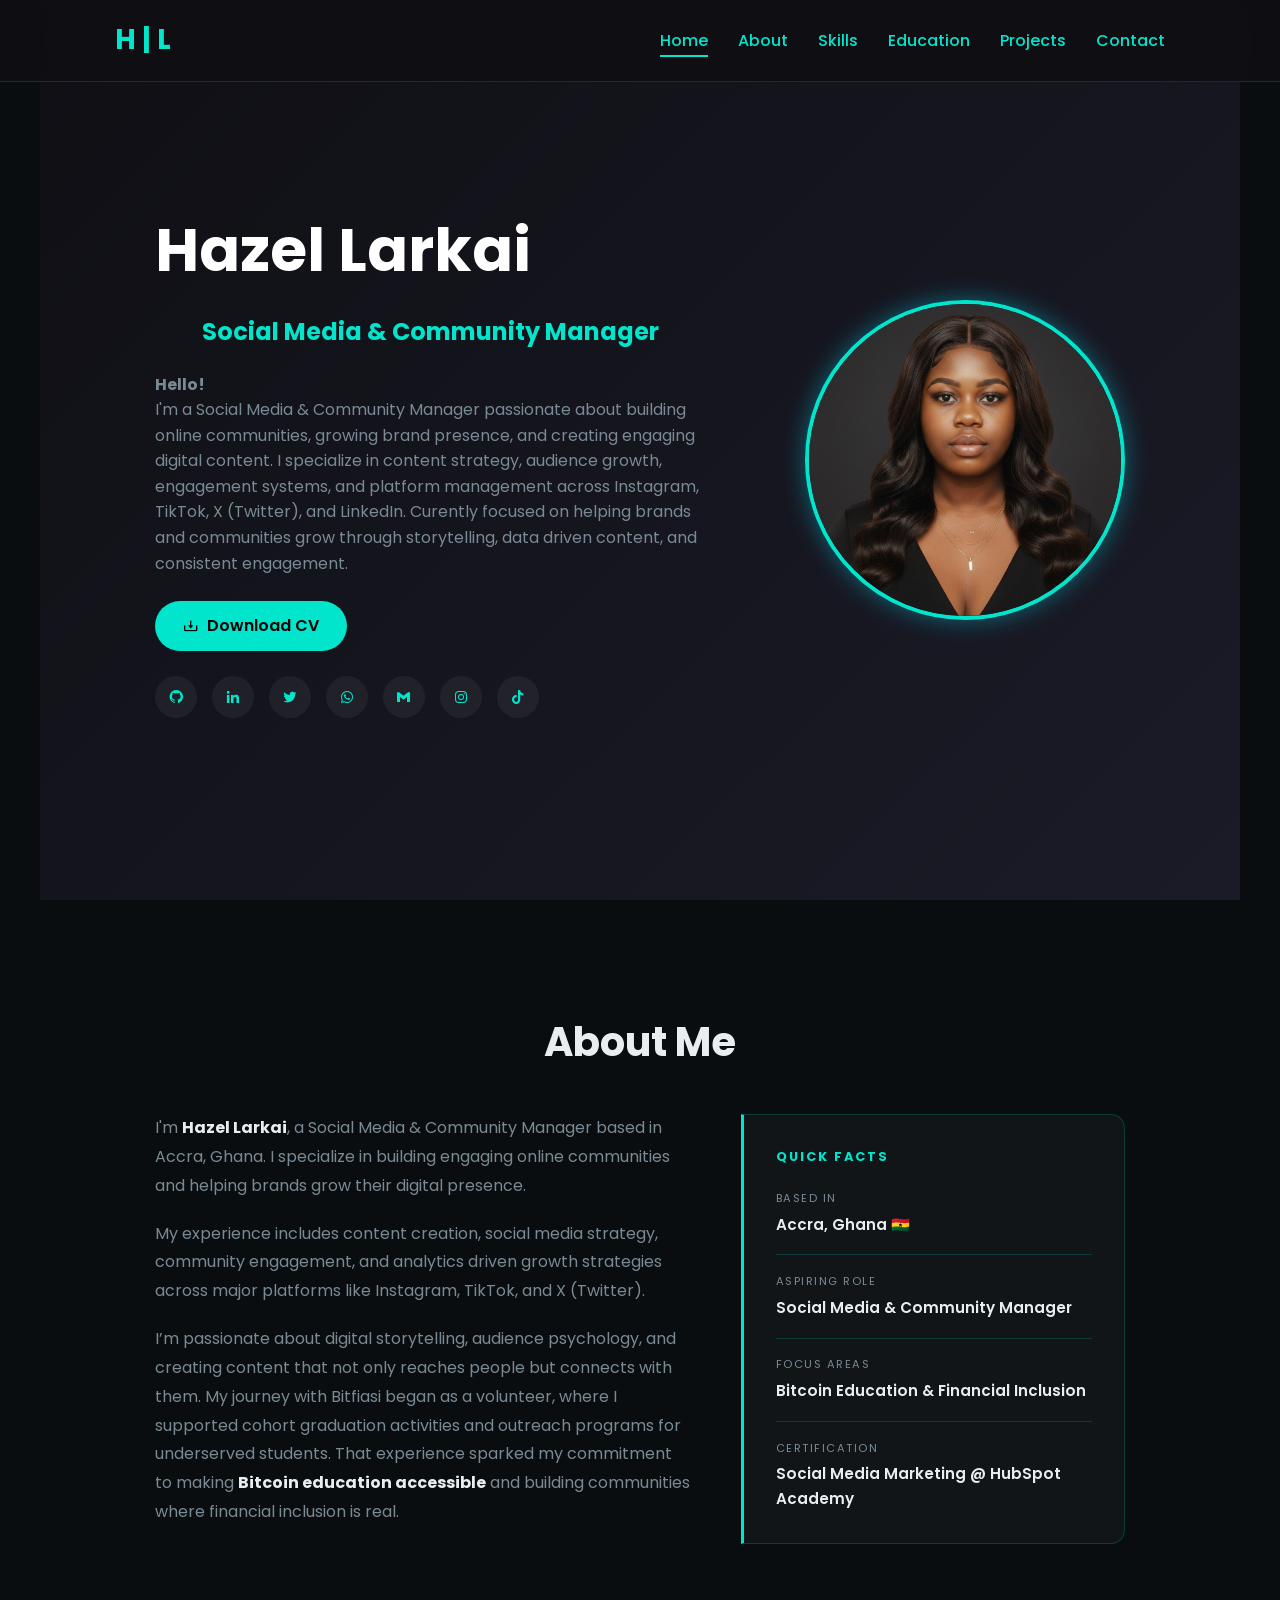
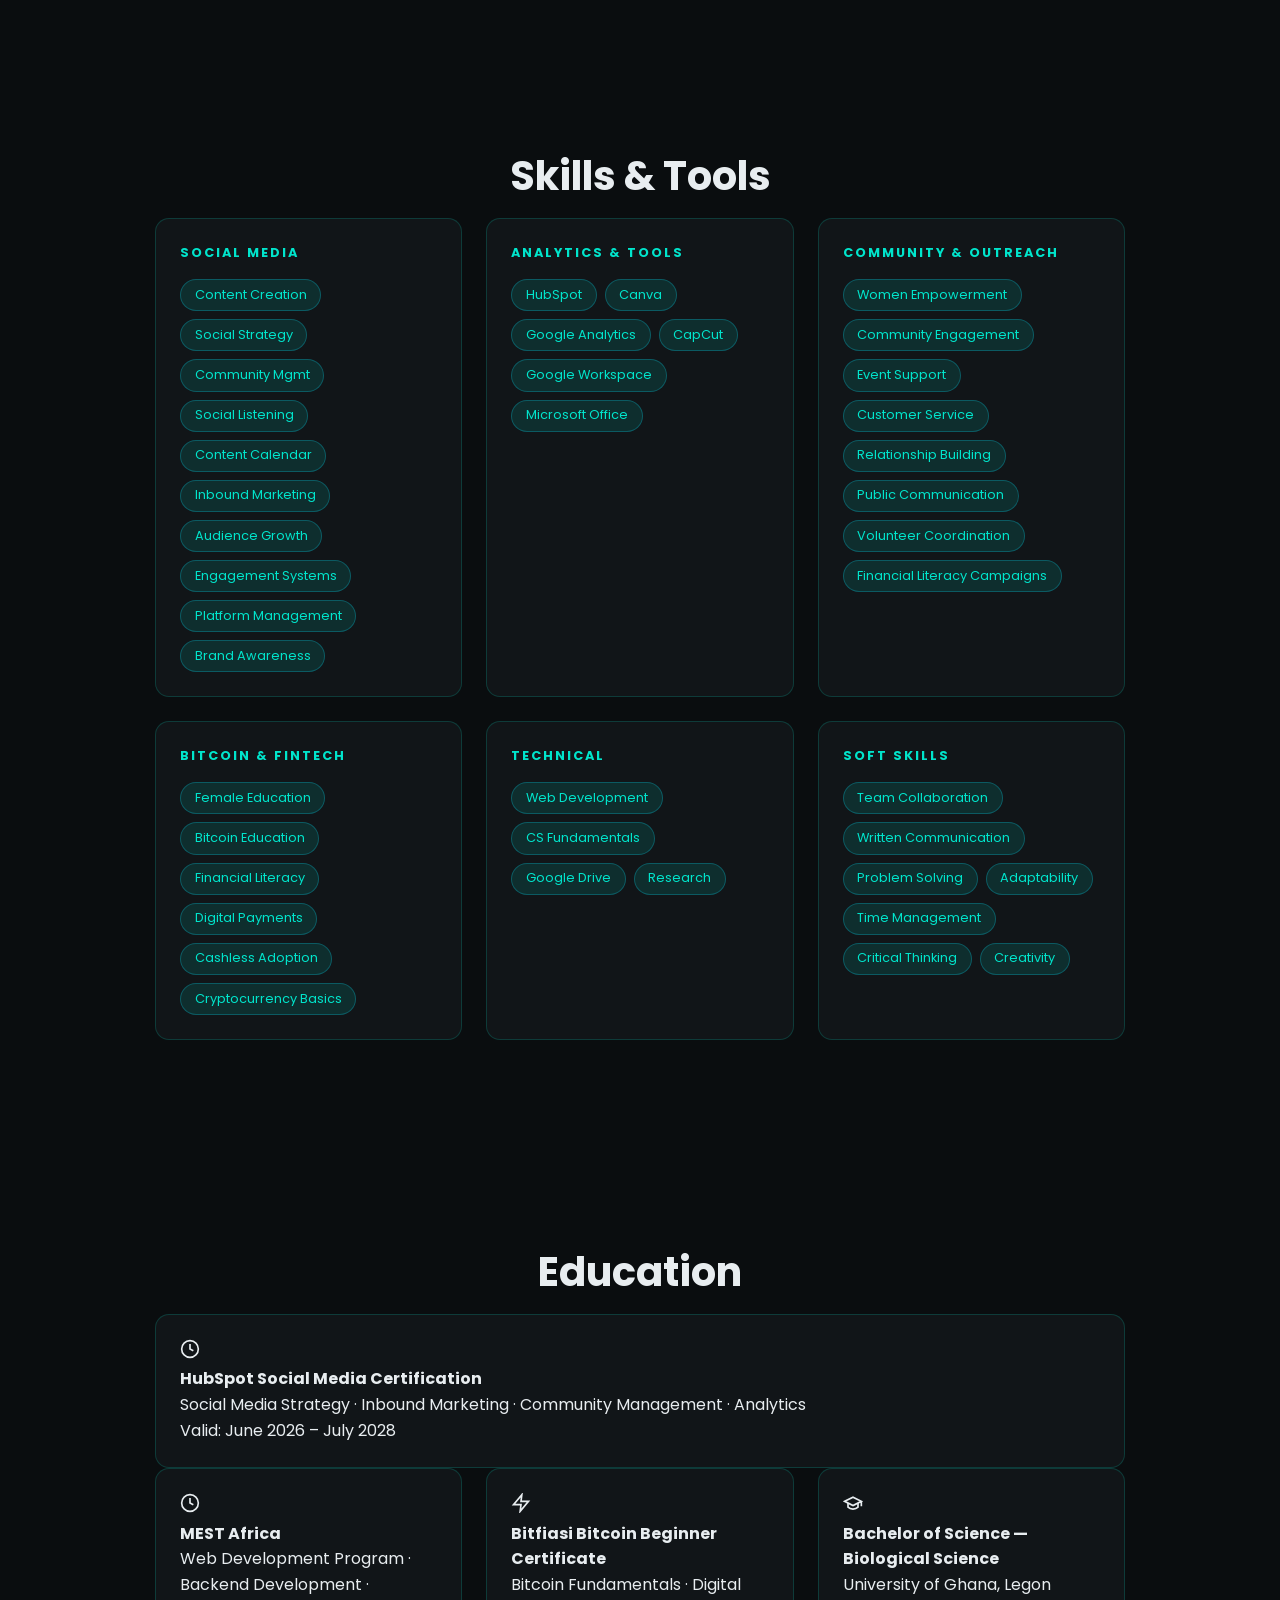
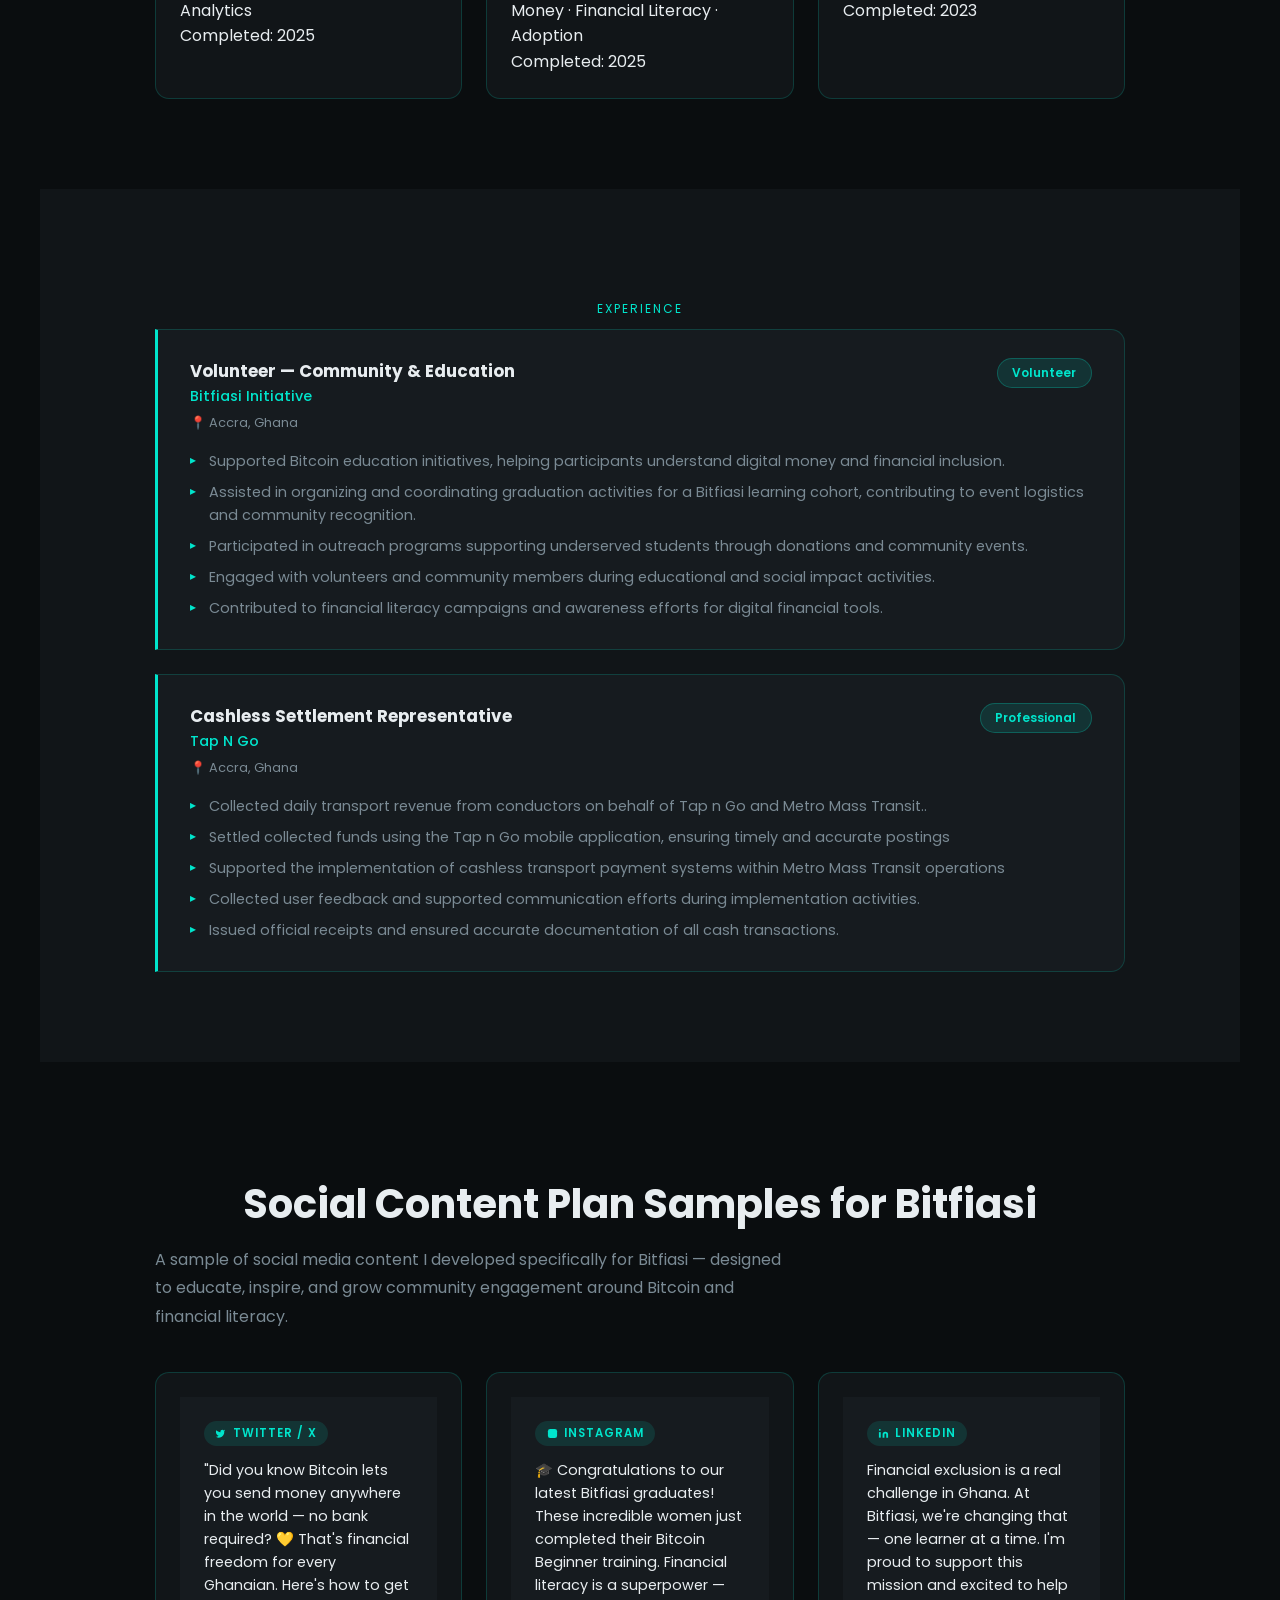
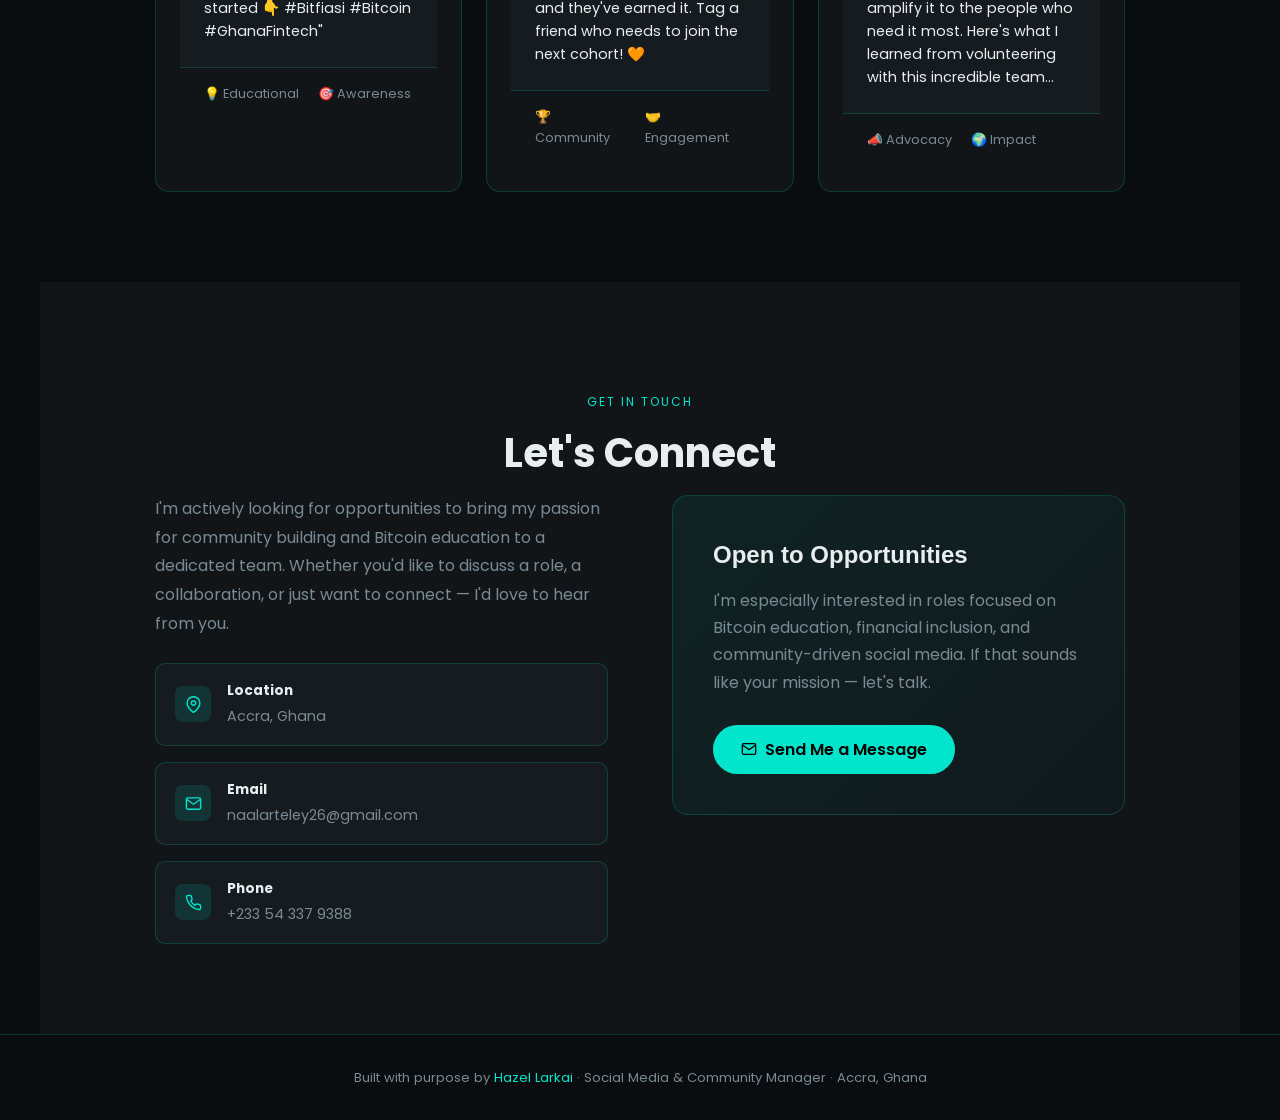
==== index.html @ f62cd5eb "Rename p.html to index.html" ====
<!DOCTYPE html>
<html lang="en">
<head>
  <meta charset="UTF-8">
  <meta name="viewport" content="width=device-width, initial-scale=1.0">
  <title>Hazel Larkai | Portfolio</title>

  <!-- Google Fonts -->
  <link href="https://fonts.googleapis.com/css2?family=Poppins:wght@400;600;700&display=swap" rel="stylesheet">

  <!-- BoxIcons -->
  <link href="https://unpkg.com/boxicons@latest/css/boxicons.min.css" rel="stylesheet">

  <!-- CSS -->
  <link rel="stylesheet" href="css/p.css">

  </head>
  
<body>

  <!-- ===== NAVBAR ===== -->
  <nav class="navbar">
    <a href="#" class="logo">H | L</a>

    <!-- Mobile Menu Toggle (CSS only) -->
    <input type="checkbox" id="menu-toggle" class="menu-toggle">
    <label for="menu-toggle" class="menu-icon"><i class="bx bx-menu"></i></label>

    <ul class="nav-menu">
      <li class="active"><a href="#">Home</a></li>
      <li><a href="#about">About</a></li>
      <li><a href="#skills">Skills</a></li>
      <li><a href="#education">Education</a></li>
      <li><a href="#projects">Projects</a></li>
      <li><a href="#contact">Contact</a></li>
    </ul>

    <!-- Theme Toggle
<div class="theme-toggle">
  <i class='bx bx-moon' id="theme-icon"></i>
</div> -->

  </nav>

  <!-- ===== HOME ===== -->
  <section class="home fade-in">
    <div class="home-info slide-up">
      <h1>Hazel Larkai</h1>
      <h2>Social Media & Community Manager</h2>
      <p> <strong>Hello!</strong> <br> I'm a Social Media & Community Manager passionate about building online communities, growing brand presence, and creating engaging digital content.
        I specialize in content strategy, audience growth, engagement systems, and platform management across Instagram, TikTok, X (Twitter), and LinkedIn.
        Curently focused on helping brands and communities grow through storytelling, data driven content, and consistent engagement.</p>

      <a href="assets/hazel-cv.pdf" class="cv-btn" target="_blank">
        <i class='bx bx-download'></i> Download CV
      </a>

      <div class="social-links">
        <a href="https://github.com/hazel-Larkai/" target="_blank"><i class='bx bxl-github'></i></a>
        <a href="https://www.linkedin.com/in/hazel-larkai-189663219/" target="_blank"><i class='bx bxl-linkedin'></i></a>
        <a href="https://x.com/naa_larteley_yy/" target="_blank"><i class='bx bxl-twitter'></i></a>
        <a href="https://wa.me/233545783087" target="_blank"><i class='bx bxl-whatsapp'></i></a>
        <a href="mailto:naalarteley26@gmail.com" target="_blank"><i class='bx bxl-gmail'></i></a>
        <a href="https://www.instagram.com/naalartele.y/" target="_blank"><i class='bx bxl-instagram'></i></a>
        <a href="https://www.tiktok.com/@larteley.yy" target="_blank"><i class='bx bxl-tiktok'></i></a>
      </div>
    </div>

    <div class="home-img pop-in">
      <div class="img-box">
        <img src="assets/headshot.png" alt="Hazel Larkai - Junior Web Developer" onerror="this.remove(); this.parentElement.classList.add('img-fallback');">
      </div>
    </div>
  </section>

  <!-- ===== ABOUT ===== -->
  <section id="about" class="about slide-up">
    <h2>About Me</h2>
    <div class="about-grid">
      <div class="about-text">
        <p>
I'm <strong>Hazel Larkai</strong>, a Social Media & Community Manager based in Accra, Ghana. I specialize in building engaging online communities and helping brands grow their digital presence.
</p>

<p>
My experience includes content creation, social media strategy, community engagement, and analytics driven growth strategies across major platforms like Instagram, TikTok, and X (Twitter).
</p>

<p>
I’m passionate about digital storytelling, audience psychology, and creating content that not only reaches people but connects with them. My journey with Bitfiasi began as a volunteer, where I supported cohort graduation activities and outreach programs for underserved students. That experience sparked my commitment to making <strong>Bitcoin education accessible</strong> and building communities where financial inclusion is real.
</p>
      </div>
      <div class="about-highlight">
        <h3>Quick Facts</h3>
        <ul class="fact-list">
          <li>
            <span class="fact-label">Based In</span>
            <span class="fact-value">Accra, Ghana 🇬🇭</span>
          </li>
          <li>
            <span class="fact-label">Aspiring Role</span>
            <span class="fact-value">Social Media & Community Manager</span>
          </li>
          <li>
            <span class="fact-label">Focus Areas</span>
            <span class="fact-value">Bitcoin Education & Financial Inclusion</span>
          </li>
          <li>
            <span class="fact-label">Certification</span>
            <span class="fact-value">Social Media Marketing @ HubSpot Academy</span>
          </li>
        </ul>
      </div>
    </div>
</section>

  <!-- ===== SKILLS ===== -->
 <!-- SKILLS -->
<section id="skills">
  <div class="section-inner">
    <h2>Skills &amp; Tools</h2>
    <div class="skills-grid">
      <div class="skill-group">
        <h3>Social Media</h3>
        <div class="skill-tags">
          <span class="tag">Content Creation</span>
          <span class="tag">Social Strategy</span>
          <span class="tag">Community Mgmt</span>
          <span class="tag">Social Listening</span>
          <span class="tag">Content Calendar</span>
          <span class="tag">Inbound Marketing</span>
          <span class="tag">Audience Growth</span>
          <span class="tag">Engagement Systems</span>
          <span class="tag">Platform Management</span>
          <span class="tag">Brand Awareness</span>
        </div>
      </div>
      <div class="skill-group">
        <h3>Analytics & Tools</h3>
        <div class="skill-tags">
          <span class="tag">HubSpot</span>
          <span class="tag">Canva</span>
          <span class="tag">Google Analytics</span>
          <span class="tag">CapCut</span>
          <span class="tag">Google Workspace</span>
          <span class="tag">Microsoft Office</span>
        </div>
      </div>
      <div class="skill-group">
        <h3>Community & Outreach</h3>
        <div class="skill-tags">
          <span class="tag">Women Empowerment</span>
          <span class="tag">Community Engagement</span>
          <span class="tag">Event Support</span>
          <span class="tag">Customer Service</span>
          <span class="tag">Relationship Building</span>
          <span class="tag">Public Communication</span>
          <span class="tag">Volunteer Coordination</span>
          <span class="tag">Financial Literacy Campaigns</span>
        </div>
      </div>
      <div class="skill-group">
        <h3>Bitcoin & Fintech</h3>
        <div class="skill-tags">
          <span class="tag">Female Education</span>
          <span class="tag">Bitcoin Education</span>
          <span class="tag">Financial Literacy</span>
          <span class="tag">Digital Payments</span>
          <span class="tag">Cashless Adoption</span>
          <span class="tag">Cryptocurrency Basics</span>
        </div>
      </div>
      <div class="skill-group">
        <h3>Technical</h3>
        <div class="skill-tags">
          <span class="tag">Web Development</span>
          <span class="tag">CS Fundamentals</span>
          <span class="tag">Google Drive</span>
          <span class="tag">Research</span>
        </div>
      </div>
      <div class="skill-group">
        <h3>Soft Skills</h3>
        <div class="skill-tags">
          <span class="tag">Team Collaboration</span>
          <span class="tag">Written Communication</span>
          <span class="tag">Problem Solving</span>
          <span class="tag">Adaptability</span>
          <span class="tag">Time Management</span>
          <span class="tag">Critical Thinking</span>
          <span class="tag">Creativity</span>
        </div>
      </div>
    </div>
  </div>
</section>

<div class="divider"></div>

  <!-- ===== EDUCATION ===== -->
  <section id="education" class="education fade-in">
    <h2>Education</h2>
    <div class="cert-cards">
        <div class="cert-card">
          <div class="cert-icon">
            <svg width="20" height="20" fill="none" stroke="currentColor" stroke-width="2" viewBox="0 0 24 24"><circle cx="12" cy="12" r="10"/><polyline points="12 6 12 12 16 14"/></svg>
          </div>
          <div class="cert-info">
            <h4>HubSpot Social Media Certification</h4>
            <p> Social Media Strategy · Inbound Marketing · Community Management · Analytics</p>
            <p class="cert-date">Valid: June 2026 – July 2028</p>
          </div>
        </div>
    </div>
    <div class="cert-cards">
        <div class="cert-card">
          <div class="cert-icon">
            <svg width="20" height="20" fill="none" stroke="currentColor" stroke-width="2" viewBox="0 0 24 24"><circle cx="12" cy="12" r="10"/><polyline points="12 6 12 12 16 14"/></svg>
          </div>
          <div class="cert-info">
            <h4>MEST Africa</h4>
            <p>Web Development Program · Backend Development · Analytics</p>
            <p class="cert-date">Completed: 2025</p>
          </div>
        </div>
        <div class="cert-card">
          <div class="cert-icon">
            <svg width="20" height="20" fill="none" stroke="currentColor" stroke-width="2" viewBox="0 0 24 24"><polygon points="13 2 3 14 12 14 11 22 21 10 12 10 13 2"/></svg>
          </div>
          <div class="cert-info">
            <h4>Bitfiasi Bitcoin Beginner Certificate</h4>
            <p>Bitcoin Fundamentals · Digital Money · Financial Literacy · Adoption</p>
            <p class="cert-date">Completed: 2025</p>
          </div>
        </div>
        <div class="cert-card">
          <div class="cert-icon">
            <svg width="20" height="20" fill="none" stroke="currentColor" stroke-width="2" viewBox="0 0 24 24"><path d="M22 10v6M2 10l10-5 10 5-10 5z"/><path d="M6 12v5c3 3 9 3 12 0v-5"/></svg>
          </div>
          <div class="cert-info">
            <h4>Bachelor of Science — Biological Science</h4>
            <p>University of Ghana, Legon</p>
            <p class="cert-date">Completed: 2023</p>
          </div>
        </div>
      </div>
</section>

<div class="divider"></div>

  <!-- EXPERIENCE -->
<section id="experience">
  <div class="section-inner">
    <p class="section-label">Experience</p>
    <div class="exp-timeline">
      <div class="exp-card">
        <div class="exp-header">
          <div>
            <p class="exp-title">Volunteer — Community & Education</p>
            <p class="exp-org">Bitfiasi Initiative</p>
            <p class="exp-loc">📍 Accra, Ghana</p>
          </div>
          <span class="exp-badge">Volunteer</span>
        </div>
        <ul>
          <li>Supported Bitcoin education initiatives, helping participants understand digital money and financial inclusion.</li>
          <li>Assisted in organizing and coordinating graduation activities for a Bitfiasi learning cohort, contributing to event logistics and community recognition.</li>
          <li>Participated in outreach programs supporting underserved students through donations and community events.</li>
          <li>Engaged with volunteers and community members during educational and social impact activities.</li>
          <li>Contributed to financial literacy campaigns and awareness efforts for digital financial tools.</li>
        </ul>
      </div>
      <div class="exp-card">
        <div class="exp-header">
          <div>
            <p class="exp-title">Cashless Settlement Representative</p>
            <p class="exp-org">Tap N Go</p>
            <p class="exp-loc">📍 Accra, Ghana</p>
          </div>
          <span class="exp-badge">Professional</span>
        </div>
        <ul>
          <li>Collected daily transport revenue from conductors on behalf of
Tap n Go and Metro Mass Transit..</li>
          <li>Settled collected funds using the Tap n Go mobile application,
ensuring timely and accurate postings</li>
          <li>Supported the implementation of cashless transport payment
systems within Metro Mass Transit operations</li>
          <li>Collected user feedback and supported communication efforts during implementation activities.</li>
          <li>Issued official receipts and ensured accurate documentation of
all cash transactions.</li>
        </ul>
      </div>
    </div>
  </div>
</section>

<div class="divider"></div>


 <!-- CONTENT SAMPLES -->
<section id="content">
  <div class="section-inner">
    <h2>Social Content Plan Samples for Bitfiasi</h2>
    <p class="content-intro">
      A sample of social media content I developed specifically for Bitfiasi — designed to educate, inspire, and grow community engagement around Bitcoin and financial literacy.
    </p>
    <div class="content-grid">
      <div class="content-card">
        <div class="content-card-top">
          <div>
            <span class="platform-badge">
              <svg width="11" height="11" fill="currentColor" viewBox="0 0 24 24"><path d="M22 4s-.7 2.1-2 3.4c1.6 10-9.4 17.3-18 11.6 2.2.1 4.4-.6 6-2C3 15.5.5 9.6 3 5c2.2 2.6 5.6 4.1 9 4-.9-4.2 4-6.6 7-3.8 1.1 0 3-1.2 3-1.2z"/></svg>
              Twitter / X
            </span>
            <p>"Did you know Bitcoin lets you send money anywhere in the world — no bank required? 💛 That's financial freedom for every Ghanaian. Here's how to get started 👇 #Bitfiasi #Bitcoin #GhanaFintech"</p>
          </div>
        </div>
        <div class="content-card-bottom">
          <div class="content-meta">
            <span>💡 Educational</span>
            <span>🎯 Awareness</span>
          </div>
        </div>
      </div>
      <div class="content-card">
        <div class="content-card-top">
          <div>
            <span class="platform-badge">
              <svg width="11" height="11" fill="currentColor" viewBox="0 0 24 24"><rect x="2" y="2" width="20" height="20" rx="5" ry="5"/><path d="M16 11.37A4 4 0 1 1 12.63 8 4 4 0 0 1 16 11.37z"/><line x1="17.5" y1="6.5" x2="17.51" y2="6.5"/></svg>
              Instagram
            </span>
            <p>🎓 Congratulations to our latest Bitfiasi graduates! These incredible women just completed their Bitcoin Beginner training. Financial literacy is a superpower — and they've earned it. Tag a friend who needs to join the next cohort! 🧡</p>
          </div>
        </div>
        <div class="content-card-bottom">
          <div class="content-meta">
            <span>🏆 Community</span>
            <span>🤝 Engagement</span>
          </div>
        </div>
      </div>
      <div class="content-card">
        <div class="content-card-top">
          <div>
            <span class="platform-badge">
              <svg width="11" height="11" fill="currentColor" viewBox="0 0 24 24"><path d="M16 8a6 6 0 0 1 6 6v7h-4v-7a2 2 0 0 0-2-2 2 2 0 0 0-2 2v7h-4v-7a6 6 0 0 1 6-6z"/><rect x="2" y="9" width="4" height="12"/><circle cx="4" cy="4" r="2"/></svg>
              LinkedIn
            </span>
            <p>Financial exclusion is a real challenge in Ghana. At Bitfiasi, we're changing that — one learner at a time. I'm proud to support this mission and excited to help amplify it to the people who need it most. Here's what I learned from volunteering with this incredible team...</p>
          </div>
        </div>
        <div class="content-card-bottom">
          <div class="content-meta">
            <span>📣 Advocacy</span>
            <span>🌍 Impact</span>
          </div>
        </div>
      </div>
    </div>
  </div>
</section>

<div class="divider"></div>

 <!-- CONTACT -->
<section id="contact">
  <div class="section-inner">
    <p class="section-label">Get In Touch</p>
    <h2>Let's Connect</h2>
    <div class="contact-grid">
      <div class="contact-text">
        <p>
          I'm actively looking for opportunities to bring my passion for community building and Bitcoin education to a dedicated team. Whether you'd like to discuss a role, a collaboration, or just want to connect — I'd love to hear from you.
        </p>
        <div class="contact-items">
          <div class="contact-item">
            <div class="contact-icon">
              <svg width="17" height="17" fill="none" stroke="currentColor" stroke-width="2" viewBox="0 0 24 24"><path d="M21 10c0 7-9 13-9 13s-9-6-9-13a9 9 0 0 1 18 0z"/><circle cx="12" cy="10" r="3"/></svg>
            </div>
            <div>
              <strong>Location</strong>
              <span>Accra, Ghana</span>
            </div>
          </div>
          <div class="contact-item">
            <div class="contact-icon">
              <svg width="17" height="17" fill="none" stroke="currentColor" stroke-width="2" viewBox="0 0 24 24"><path d="M4 4h16c1.1 0 2 .9 2 2v12c0 1.1-.9 2-2 2H4c-1.1 0-2-.9-2-2V6c0-1.1.9-2 2-2z"/><polyline points="22,6 12,13 2,6"/></svg>
            </div>
            <div>
              <strong>Email</strong>
              <span>naalarteley26@gmail.com</span>
            </div>
          </div>
          <div class="contact-item">
            <div class="contact-icon">
              <svg width="17" height="17" fill="none" stroke="currentColor" stroke-width="2" viewBox="0 0 24 24"><path d="M22 16.92v3a2 2 0 0 1-2.18 2 19.79 19.79 0 0 1-8.63-3.07 19.5 19.5 0 0 1-6-6 19.79 19.79 0 0 1-3.07-8.67A2 2 0 0 1 4.11 2h3a2 2 0 0 1 2 1.72c.127.96.361 1.903.7 2.81a2 2 0 0 1-.45 2.11L8.09 9.91a16 16 0 0 0 6 6l1.27-1.27a2 2 0 0 1 2.11-.45c.91.339 1.85.574 2.81.7A2 2 0 0 1 22 16.92z"/></svg>
            </div>
            <div>
              <strong>Phone</strong>
              <span>+233 54 337 9388</span>
            </div>
          </div>
        </div>
      </div>
      <div class="cta-box">
        <h3>Open to Opportunities</h3>
        <p>
          I'm especially interested in roles focused on Bitcoin education, financial inclusion, and community-driven social media. If that sounds like your mission — let's talk.
        </p>
        <a href="mailto:naalarteley26@gmail.com" class="btn-primary">
          <svg width="16" height="16" fill="none" stroke="currentColor" stroke-width="2" viewBox="0 0 24 24"><path d="M4 4h16c1.1 0 2 .9 2 2v12c0 1.1-.9 2-2 2H4c-1.1 0-2-.9-2-2V6c0-1.1.9-2 2-2z"/><polyline points="22,6 12,13 2,6"/></svg>
          Send Me a Message
        </a>
      </div>
    </div>
  </div>
</section>

<footer>
  <p>Built with purpose by <span>Hazel Larkai</span> · Social Media & Community Manager · Accra, Ghana</p>
</footer>

</body>
</html>
---- css/p.css ----
/* ===== ROOT VARIABLES ===== */
:root {
  --cyan: #00e5cc;
  --cyan-dim: rgba(0,229,204,0.12);
  --cyan-glow: rgba(0,229,204,0.35);
  --bg: #0a0d0f;
  --surface: #111518;
  --surface2: #161b1f;
  --text: #e8edf0;
  --muted: #7a8a94;
  --border: rgba(0,229,204,0.18);
}
/* ===== GLOBAL RESET ===== */
* {
  margin: 0;
  padding: 0;
  box-sizing: border-box;
  font-family: "Poppins", sans-serif;
}

body {
  background: var(--bg);
  color: var(--text);
  line-height: 1.6;
}

html {
  scroll-behavior: smooth;
}

/* ===== SECTION LAYOUT (KEY FIX) ===== */
section {
  padding: 110px 9% 90px;
  max-width: 1200px;
  margin: auto;
}

/* ===== LINKS ===== */
a {
  color: var(--cyan);
  text-decoration: none;
  transition: 0.3s;
}

a:hover {
  color: #fff;
  text-shadow: 0 0 10px rgba(0, 224, 255, 0.4);
}

/* ===== NAVBAR ===== */
.navbar {
  position: fixed;
  top: 0;
  left: 0;
  width: 100%;
  padding: 18px 9%;
  display: flex;
  justify-content: space-between;
  align-items: center;
  background: rgba(15, 15, 20, 0.95);
  backdrop-filter: blur(15px);
  border-bottom: 1px solid var(--border);
  z-index: 1000;
}

.navbar .logo {
  font-size: 28px;
  font-weight: 700;
  color: var(--cyan);
}

.navbar ul.nav-menu {
  display: flex;
  list-style: none;
}

.navbar ul.nav-menu li {
  margin-left: 30px;
}

.navbar ul.nav-menu li a {
  font-size: 16px;
  font-weight: 500;
  position: relative;
}

.navbar ul.nav-menu li a::after {
  content: "";
  position: absolute;
  left: 0;
  bottom: -5px;
  width: 0;
  height: 2px;
  background: var(--cyan);
  transition: 0.3s;
}

.navbar ul.nav-menu li:hover a::after,
.navbar ul.nav-menu li.active a::after {
  width: 100%;
}

/* ===== MOBILE MENU TOGGLE ===== */
.menu-toggle {
  display: none;
}

.menu-icon {
  display: none;
  font-size: 26px;
  line-height: 1;
  color: var(--cyan);
  cursor: pointer;
}

/* ===== HOME ===== */
.home {
  min-height: 100vh;
  display: flex;
  align-items: center;
  justify-content: space-between;
  gap: 60px;
  background: linear-gradient(135deg, #0f0f14, #1b1b28);
}

.home-info h1 {
  font-size: 60px;
  color: #fff;
}

.home-info h2 {
  font-size: 24px;
  color: var(--cyan);
  margin: 15px 0 20px;
}

.home-info p {
  max-width: 550px;
  font-size: 16px;
  color: var(--muted);
  margin-bottom: 25px;
}

/* ===== BUTTON ===== */
.cv-btn,
.btn-primary {
  display: inline-flex;
  align-items: center;
  gap: 8px;
  padding: 12px 28px;
  background: var(--cyan);
  border-radius: 30px;
  color: #000;
  font-weight: 600;
  transition: 0.3s;
}

.cv-btn:hover,
.btn-primary:hover {
  background: #fff;
}

/* ===== SOCIALS ===== */
.social-links {
  margin-top: 25px;
  display: flex;
  gap: 15px;
}

.social-links a {
  width: 42px;
  height: 42px;
  display: flex;
  align-items: center;
  justify-content: center;
  border-radius: 50%;
  background: rgba(255, 255, 255, 0.05);
  color: var(--cyan);
  transition: 0.3s;
}

.social-links a:hover {
  background: var(--cyan);
  color: #000;
  transform: translateY(-4px);
}

/* ===== IMAGE ===== */
.home-img .img-box {
  width: 320px;
  height: 320px;
  border-radius: 50%;
  overflow: hidden;
  border: 4px solid var(--cyan);
  box-shadow: 0 0 25px rgba(0, 224, 255, 0.4);
}

.home-img img {
  width: 100%;
  height: 100%;
  object-fit: cover;
}

/* Fallback shown if assets/headshot.png fails to load */
.home-img .img-box.img-fallback {
  display: flex;
  align-items: center;
  justify-content: center;
  background: var(--surface2);
  color: var(--cyan);
  font-size: 80px;
  font-weight: 700;
  letter-spacing: 2px;
}

.home-img .img-box.img-fallback::after {
  content: "HL";
}

/* ===== HEADINGS ===== */
h2 {
  font-size: 40px;
  text-align: center;
  margin-bottom: 10px;
}

/* ===== SECTION LABEL ===== */
.section-label {
  text-align: center;
  font-size: 12px;
  letter-spacing: 2px;
  color: var(--cyan);
  margin-bottom: 10px;
  text-transform: uppercase;
}

/* ===== ABOUT ===== */
.about-grid {
  display: grid;
  grid-template-columns: 1.4fr 1fr;
  gap: 3rem;
  align-items: start;
  margin-top: 2.5rem;
}

.about-text p {
  color: var(--muted);
  line-height: 1.8;
  margin-bottom: 1.2rem;
}

.about-text p:last-child {
  margin-bottom: 0;
}

.about-text strong {
  color: var(--text);
}

.about-highlight {
  background: var(--surface);
  border: 1px solid var(--border);
  border-left: 3px solid var(--cyan);
  border-radius: 0 14px 14px 0;
  padding: 2rem;
}

.about-highlight h3 {
  font-size: 0.8rem;
  letter-spacing: 2px;
  text-transform: uppercase;
  color: var(--cyan);
  margin-bottom: 1.4rem;
}

.fact-list {
  list-style: none;
  display: flex;
  flex-direction: column;
  gap: 1.1rem;
}

.fact-list li {
  display: flex;
  flex-direction: column;
  gap: 0.3rem;
  padding-bottom: 1.1rem;
  border-bottom: 1px solid var(--border);
}

.fact-list li:last-child {
  padding-bottom: 0;
  border-bottom: none;
}

.fact-label {
  font-size: 0.7rem;
  letter-spacing: 1.5px;
  text-transform: uppercase;
  color: var(--muted);
}

.fact-value {
  font-size: 0.95rem;
  font-weight: 600;
  color: var(--text);
}

/* ===== CARDS BASE (IMPORTANT FIX) ===== */
.cert-card,
.exp-card,
.content-card,
.skill-group {
  background: var(--surface);
  border: 1px solid var(--border);
  border-radius: 14px;
  padding: 1.5rem;
  transition: 0.3s ease;
}

.cert-card:hover,
.exp-card:hover,
.content-card:hover,
.skill-group:hover {
  border-color: var(--cyan);
  transform: translateY(-4px);
  box-shadow: 0 0 20px rgba(0, 224, 255, 0.08);
}
/* ── EXPERIENCE ── */
#experience { background: var(--surface); }
.exp-timeline { display: flex; flex-direction: column; gap: 2rem; }
.exp-card {
  background: var(--surface2);
  border: 1px solid var(--border);
  border-left: 3px solid var(--cyan);
  border-radius: 0 14px 14px 0;
  padding: 1.8rem 2rem;
  transition: box-shadow 0.2s;
}
.exp-card:hover { box-shadow: -4px 0 20px rgba(0,229,204,0.15); }
.exp-header { display: flex; justify-content: space-between; align-items: flex-start; margin-bottom: 0.8rem; flex-wrap: wrap; gap: 0.5rem; }
.exp-title { font-size: 1.05rem; font-weight: 700; }
.exp-org { color: var(--cyan); font-size: 0.9rem; font-weight: 500; margin-bottom: 0.3rem; }
.exp-loc { color: var(--muted); font-size: 0.8rem; }
.exp-badge {
  background: var(--cyan-dim); color: var(--cyan);
  border: 1px solid rgba(0,229,204,0.25);
  border-radius: 50px; padding: 0.25rem 0.9rem;
  font-size: 0.75rem; font-weight: 600;
  white-space: nowrap;
}
.exp-card ul { list-style: none; margin-top: 1rem; display: flex; flex-direction: column; gap: 0.5rem; }
.exp-card ul li {
  color: var(--muted); font-size: 0.9rem; line-height: 1.6;
  padding-left: 1.2rem; position: relative;
}
.exp-card ul li::before {
  content: '▸'; color: var(--cyan);
  position: absolute; left: 0; font-size: 0.75rem;
}

/* ===== SKILLS ===== */
#skills .skills-grid {
  display: grid;
  grid-template-columns: repeat(auto-fit, minmax(260px, 1fr));
  gap: 1.5rem;
}

.skill-group h3 {
  font-size: 0.8rem;
  letter-spacing: 2px;
  text-transform: uppercase;
  color: var(--cyan);
  margin-bottom: 1rem;
}

.skill-tags {
  display: flex;
  flex-wrap: wrap;
  gap: 0.5rem;
}

.tag {
  background: var(--cyan-dim);
  color: var(--cyan);
  border: 1px solid rgba(0, 224, 255, 0.25);
  border-radius: 50px;
  padding: 0.3rem 0.85rem;
  font-size: 0.8rem;
}

/* ===== GRIDS (ALIGNMENT FIX) ===== */
.cert-cards,
.content-grid {
  display: grid;
  grid-template-columns: repeat(auto-fit, minmax(280px, 1fr));
  gap: 1.5rem;
}

.exp-timeline {
  display: flex;
  flex-direction: column;
  gap: 1.5rem;
}
/* ── CONTENT SAMPLE ── */
.content-intro { color: var(--muted); max-width: 640px; margin-bottom: 2.5rem; line-height: 1.8; }
.content-grid {
  display: grid; grid-template-columns: repeat(3, 1fr); gap: 1.5rem;
}
.content-card {
  background: var(--surface);
  border: 1px solid var(--border);
  border-radius: 14px; overflow: hidden;
  transition: transform 0.2s, border-color 0.2s;
}
.content-card:hover { transform: translateY(-4px); border-color: var(--cyan); }
.content-card-top {
  padding: 1.5rem;
  background: var(--surface2);
  border-bottom: 1px solid var(--border);
  min-height: 130px;
  display: flex; flex-direction: column; justify-content: space-between;
}
.platform-badge {
  display: inline-flex; align-items: center; gap: 0.4rem;
  background: var(--cyan-dim); color: var(--cyan);
  border-radius: 50px; padding: 0.2rem 0.7rem;
  font-size: 0.72rem; font-weight: 600; letter-spacing: 1px;
  text-transform: uppercase; margin-bottom: 0.8rem;
}
.content-card-top p {
  color: var(--text); font-size: 0.9rem; line-height: 1.6;
}
.content-card-bottom { padding: 1rem 1.5rem; }
.content-meta { display: flex; gap: 1.2rem; }
.content-meta span { color: var(--muted); font-size: 0.8rem; display: flex; align-items: center; gap: 0.35rem; }

/* ── CONTACT ── */
#contact { background: var(--surface); }
.contact-grid { display: grid; grid-template-columns: 1fr 1fr; gap: 4rem; align-items: start; }
.contact-text p { color: var(--muted); line-height: 1.8; margin-bottom: 1.5rem; }
.contact-items { display: flex; flex-direction: column; gap: 1rem; }
.contact-item {
  display: flex; align-items: center; gap: 1rem;
  background: var(--surface2); border: 1px solid var(--border);
  border-radius: 10px; padding: 1rem 1.2rem;
}
.contact-icon {
  width: 36px; height: 36px; border-radius: 8px;
  background: var(--cyan-dim); display: flex; align-items: center; justify-content: center;
  flex-shrink: 0; color: var(--cyan);
}
.contact-item span { color: var(--muted); font-size: 0.9rem; }
.contact-item strong { color: var(--text); font-size: 0.85rem; display: block; margin-bottom: 0.1rem; }
.cta-box {
  background: linear-gradient(135deg, rgba(0,229,204,0.07), rgba(0,229,204,0.02));
  border: 1px solid var(--border);
  border-radius: 16px; padding: 2.5rem;
}
.cta-box h3 { font-family: 'Syne', sans-serif; font-size: 1.5rem; margin-bottom: 0.8rem; }
.cta-box p { color: var(--muted); margin-bottom: 1.8rem; line-height: 1.7; }

/* ── FOOTER ── */
footer {
  text-align: center; padding: 2rem;
  color: var(--muted); font-size: 0.82rem;
  border-top: 1px solid var(--border);
}
footer span { color: var(--cyan); }


/* ── RESPONSIVE ── */
@media (max-width: 900px) {
  .navbar { padding: 14px 5%; }
  section { padding: 90px 5% 60px; }

  .menu-icon { display: block; }

  .navbar ul.nav-menu {
    position: absolute;
    top: 100%;
    left: 0;
    width: 100%;
    flex-direction: column;
    align-items: center;
    background: rgba(15, 15, 20, 0.98);
    backdrop-filter: blur(15px);
    border-bottom: 1px solid var(--border);
    max-height: 0;
    overflow: hidden;
    transition: max-height 0.3s ease;
  }

  .navbar ul.nav-menu li {
    margin: 15px 0;
  }

  .menu-toggle:checked ~ .nav-menu {
    max-height: 400px;
  }

  .home {
    flex-direction: column-reverse;
    text-align: center;
    gap: 40px;
    min-height: auto;
    padding-top: 130px;
  }

  .home-info p {
    margin-left: auto;
    margin-right: auto;
  }

  .social-links {
    justify-content: center;
  }

  .home-img .img-box {
    width: 220px;
    height: 220px;
  }

  .contact-grid {
    grid-template-columns: 1fr;
    gap: 2rem;
  }

  .about-grid {
    grid-template-columns: 1fr;
    gap: 2rem;
  }

  #skills .skills-grid {
    grid-template-columns: 1fr 1fr;
  }

  .content-grid {
    grid-template-columns: 1fr;
  }
}
@media (max-width: 600px) {
  #skills .skills-grid { grid-template-columns: 1fr; }
  .home-info h1 { font-size: 42px; }
  .home-info h2 { font-size: 18px; }
  .social-links { flex-wrap: wrap; }
}
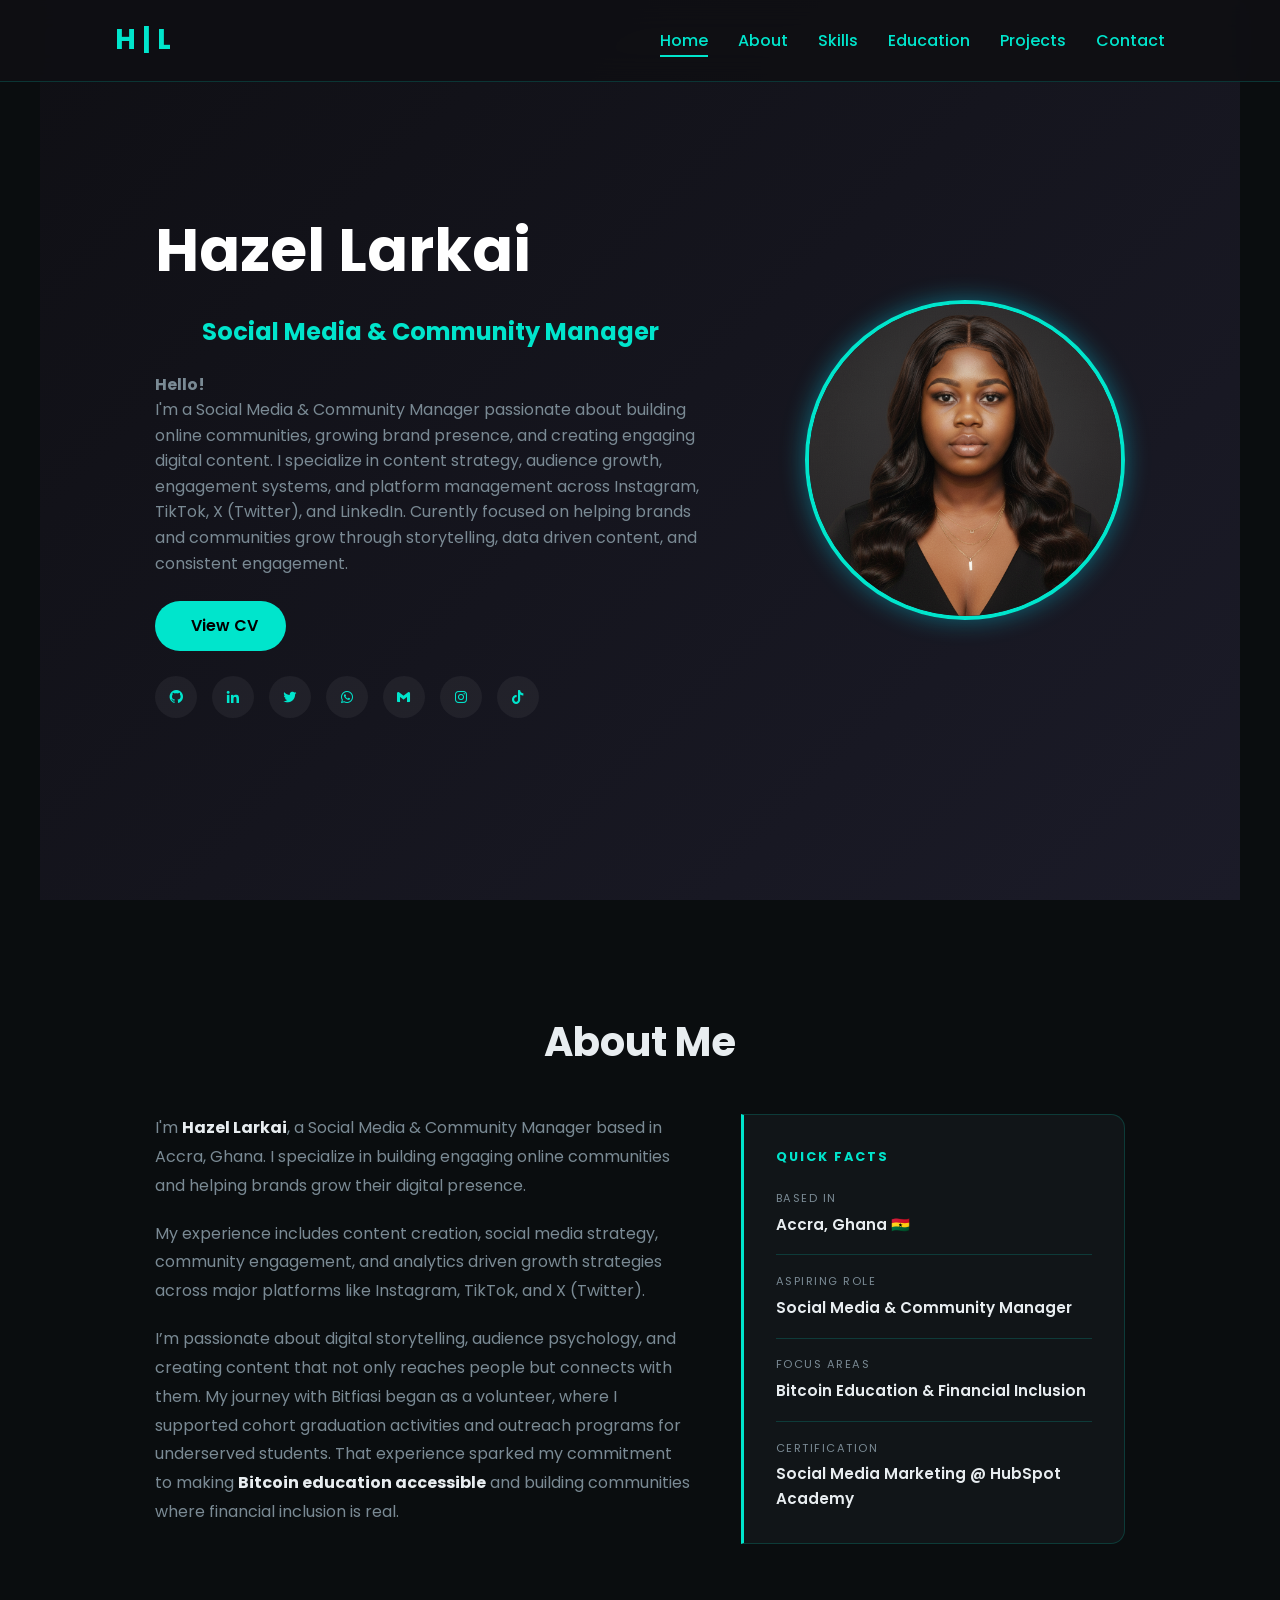
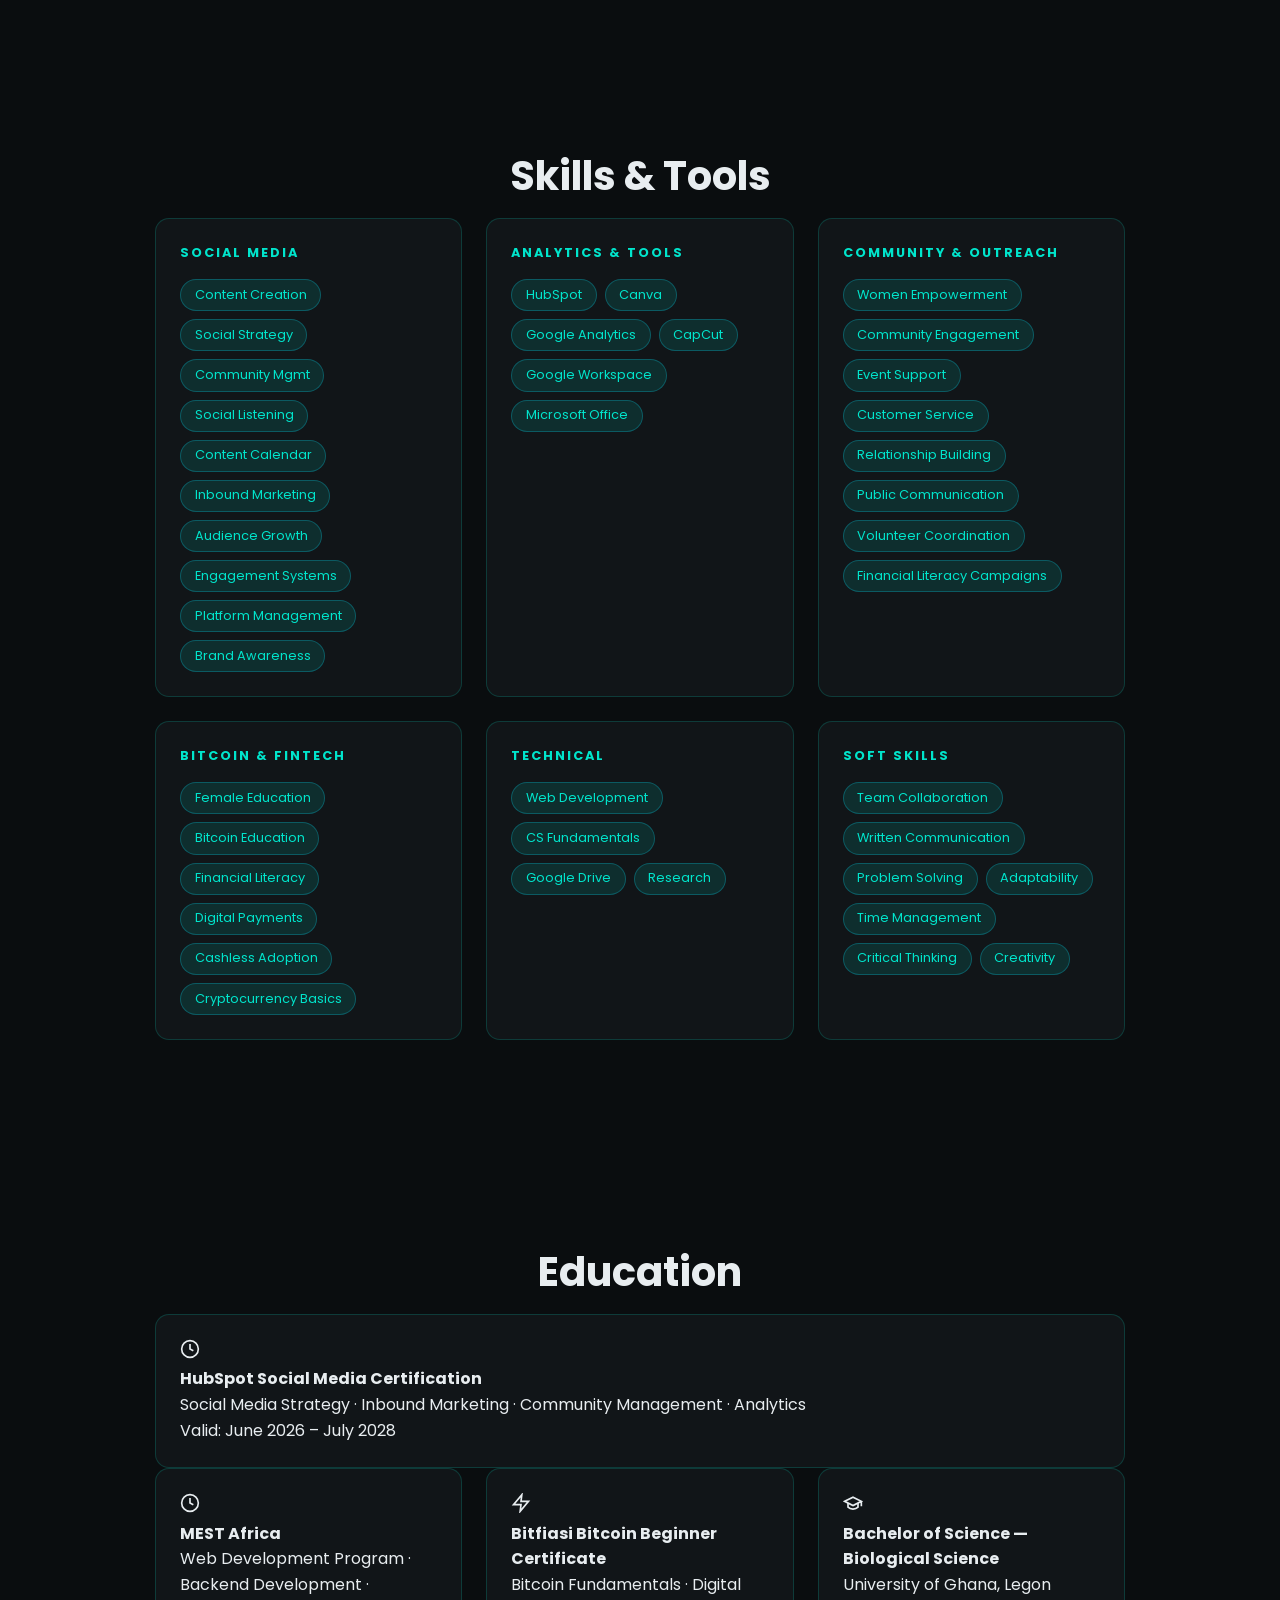
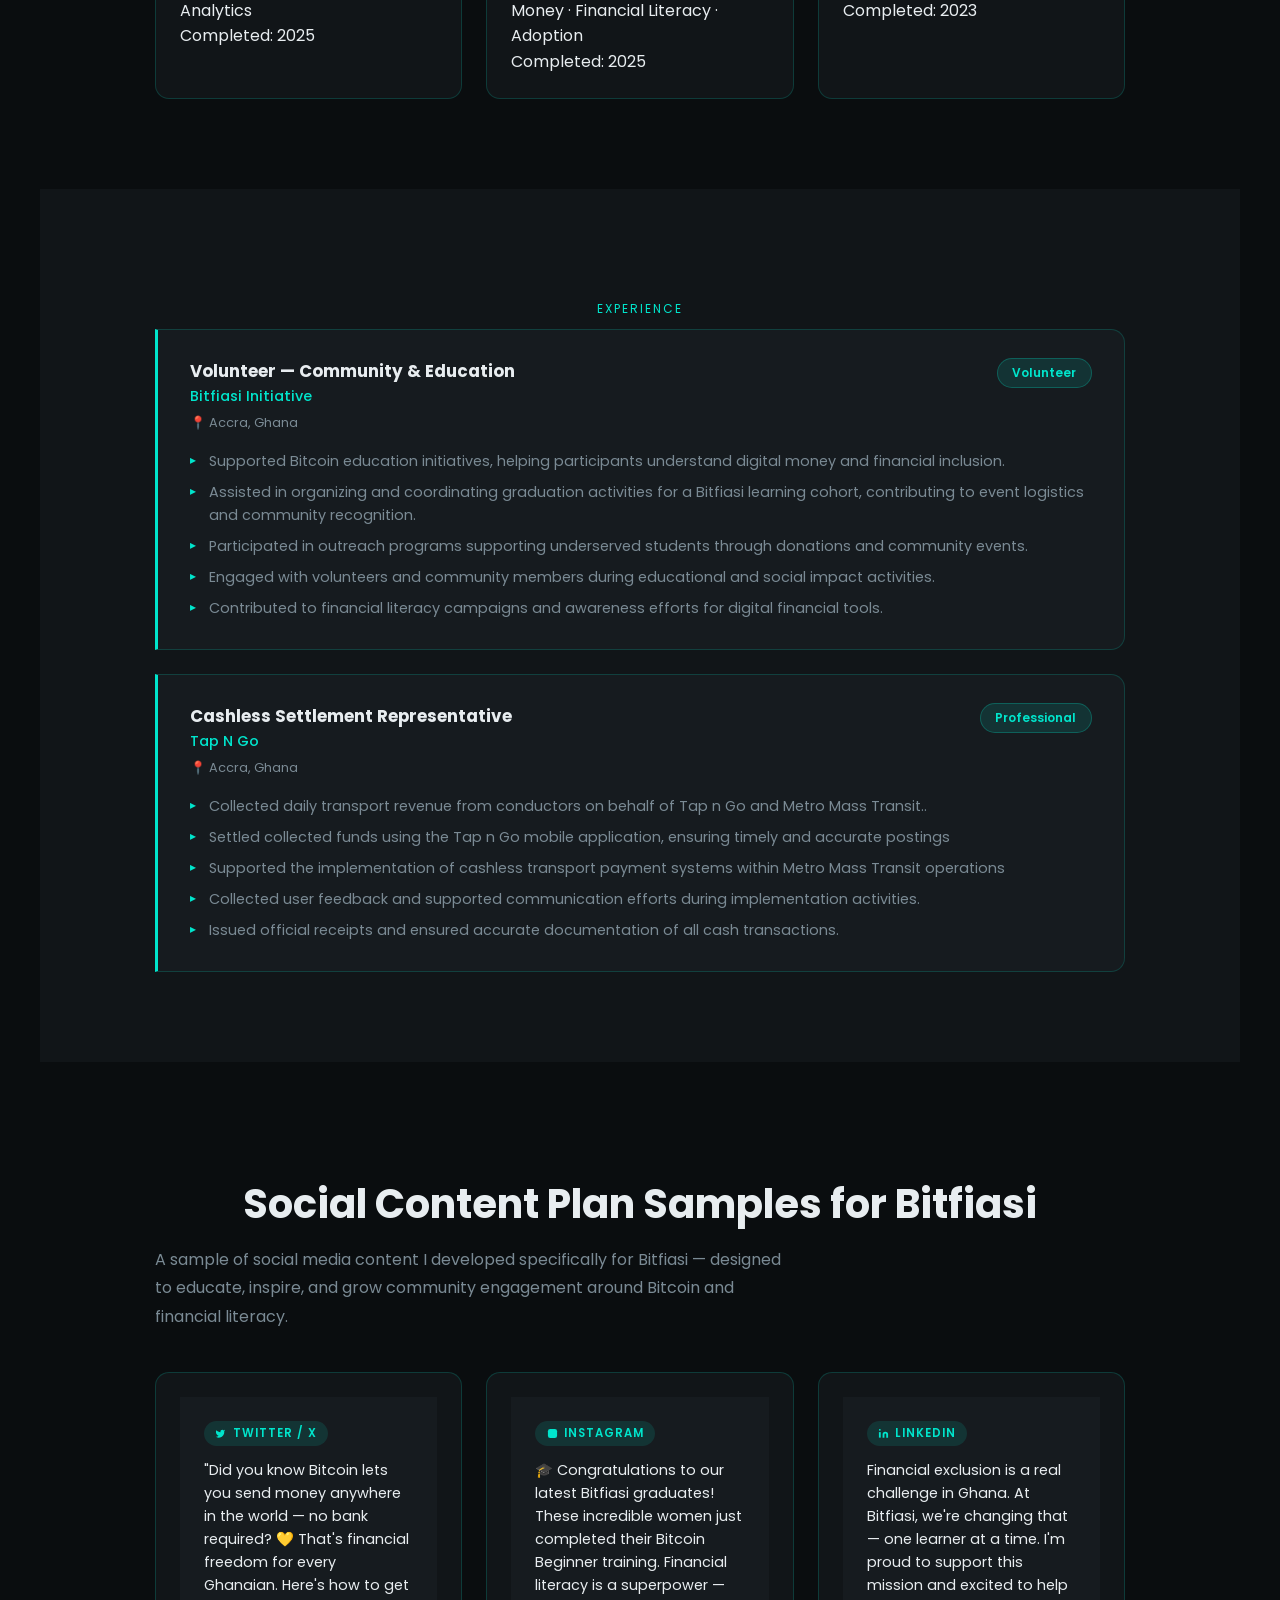
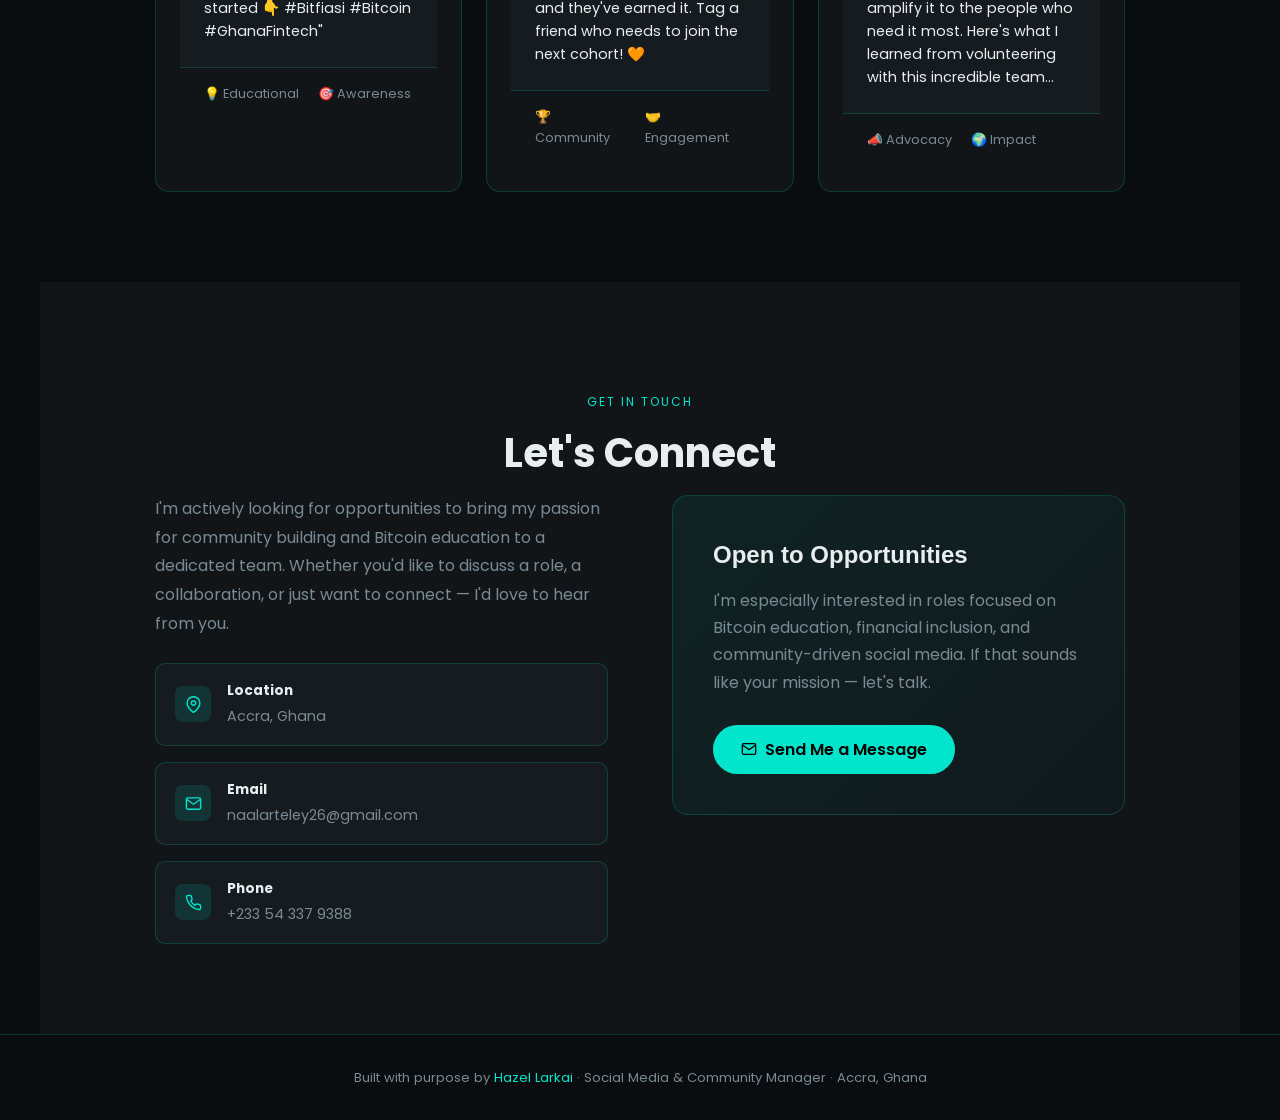
==== commit 72a99f1a: "Change CV link and button text in index.html Updated CV link to point to a new file and changed butt" ====
--- a/index.html
+++ b/index.html
@@ -51,8 +51,8 @@
         I specialize in content strategy, audience growth, engagement systems, and platform management across Instagram, TikTok, X (Twitter), and LinkedIn.
         Curently focused on helping brands and communities grow through storytelling, data driven content, and consistent engagement.</p>
 
-      <a href="assets/hazel-cv.pdf" class="cv-btn" target="_blank">
-        <i class='bx bx-download'></i> Download CV
+      <a href="assets/Hazel's CV.pdf" class="cv-btn" target="_blank">
+        <i class='bx bx-view'></i> View CV
       </a>
 
       <div class="social-links">
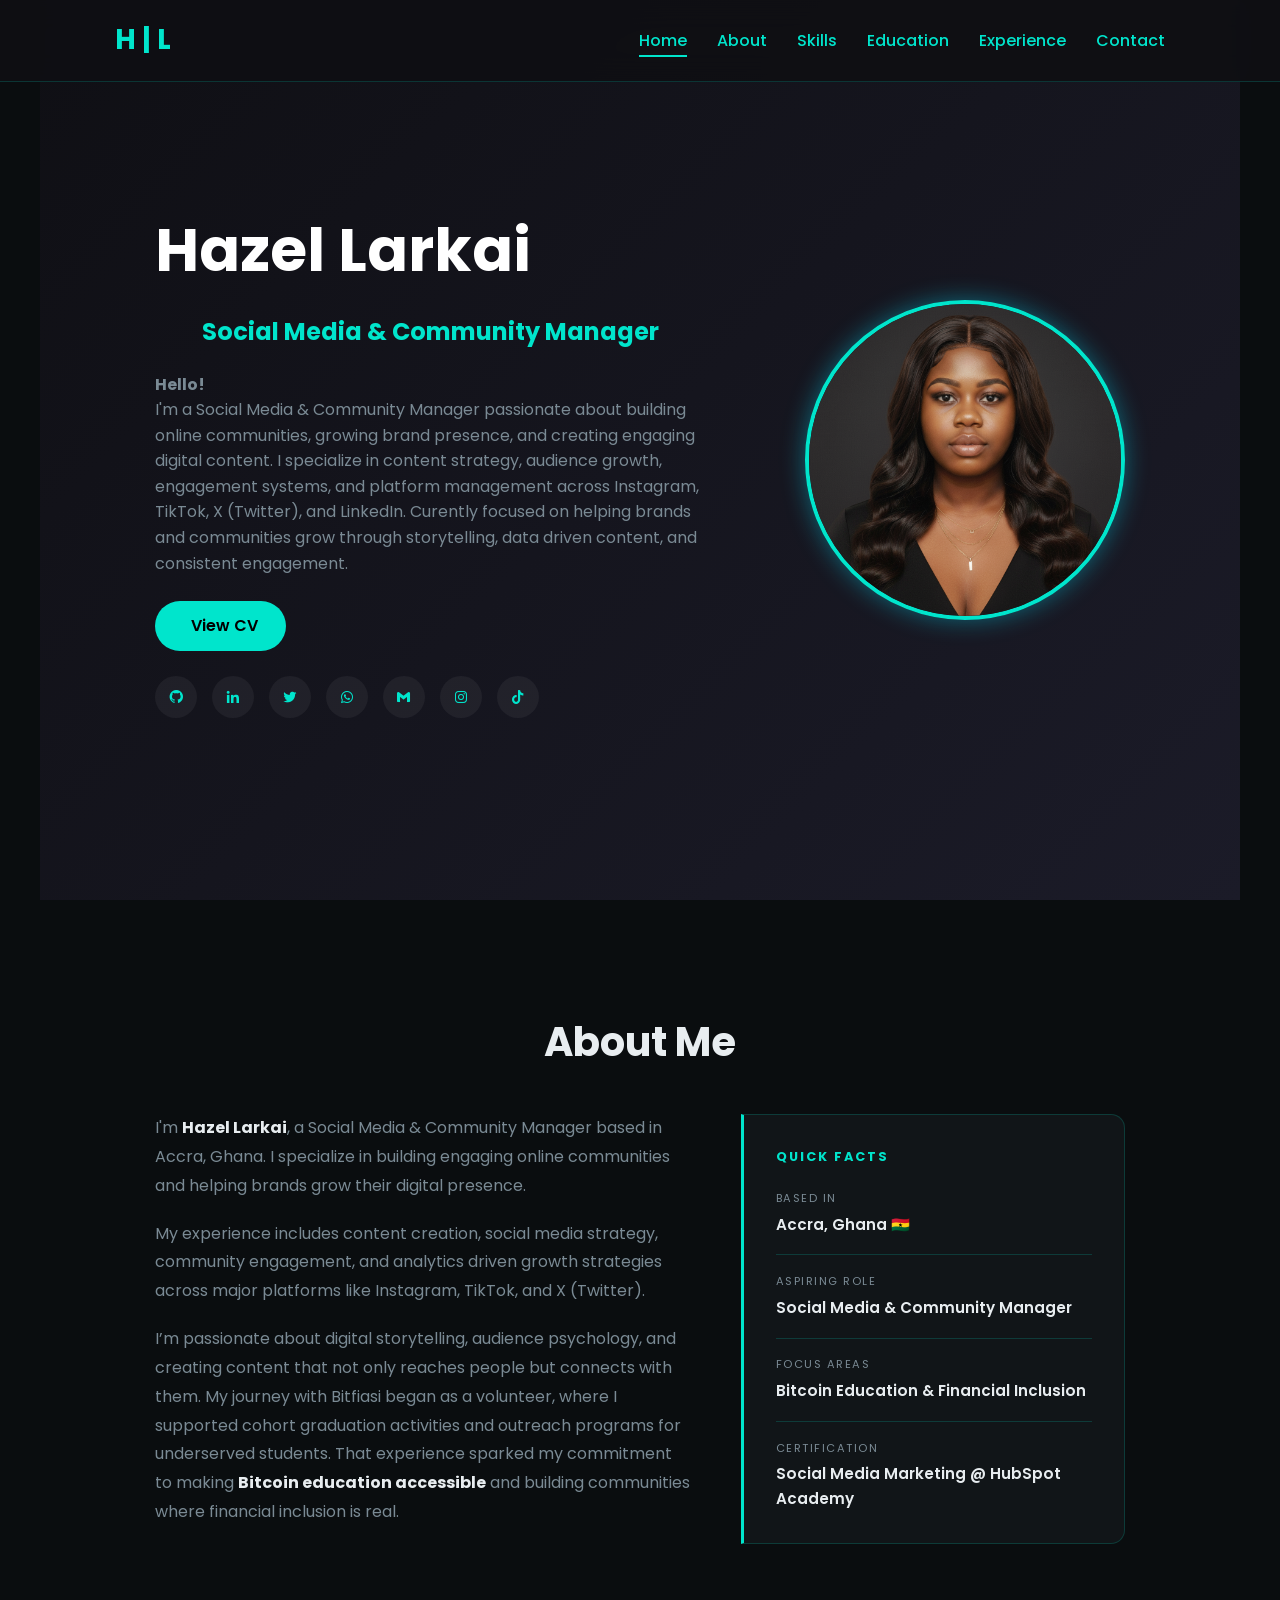
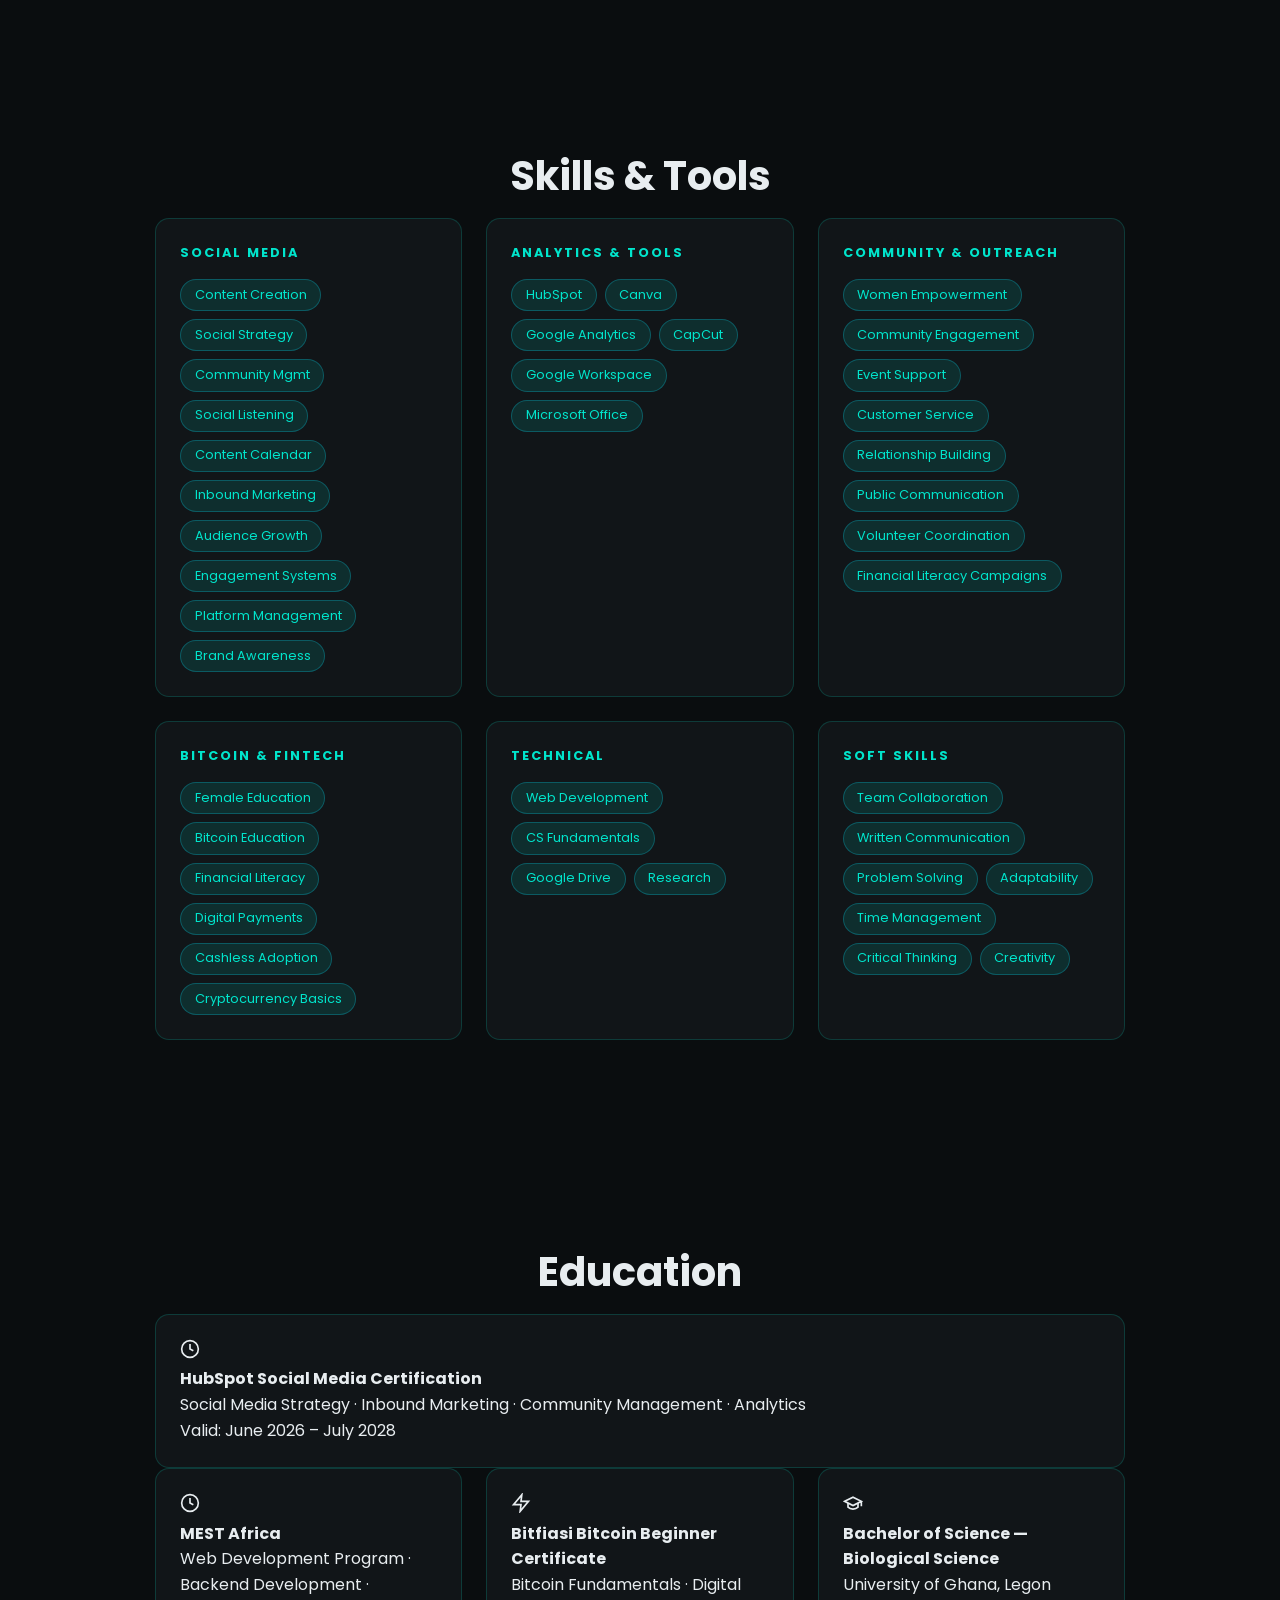
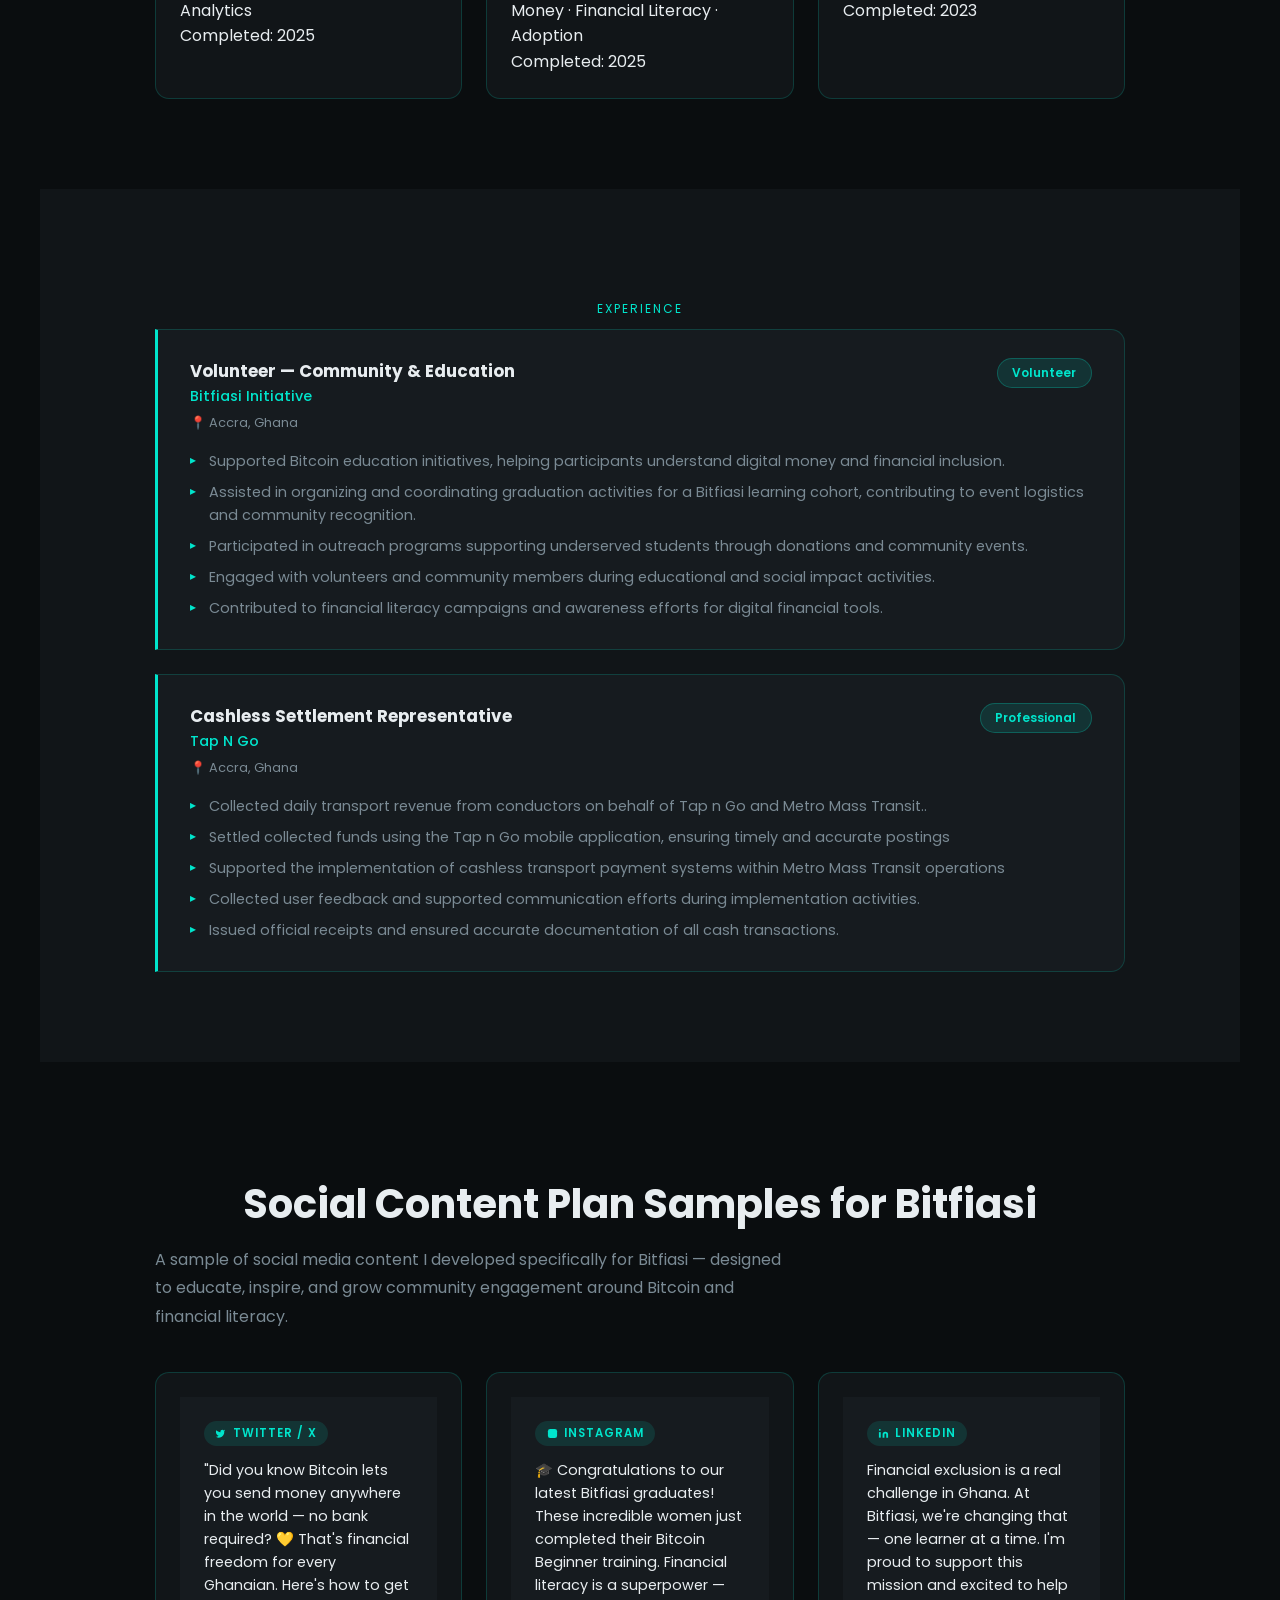
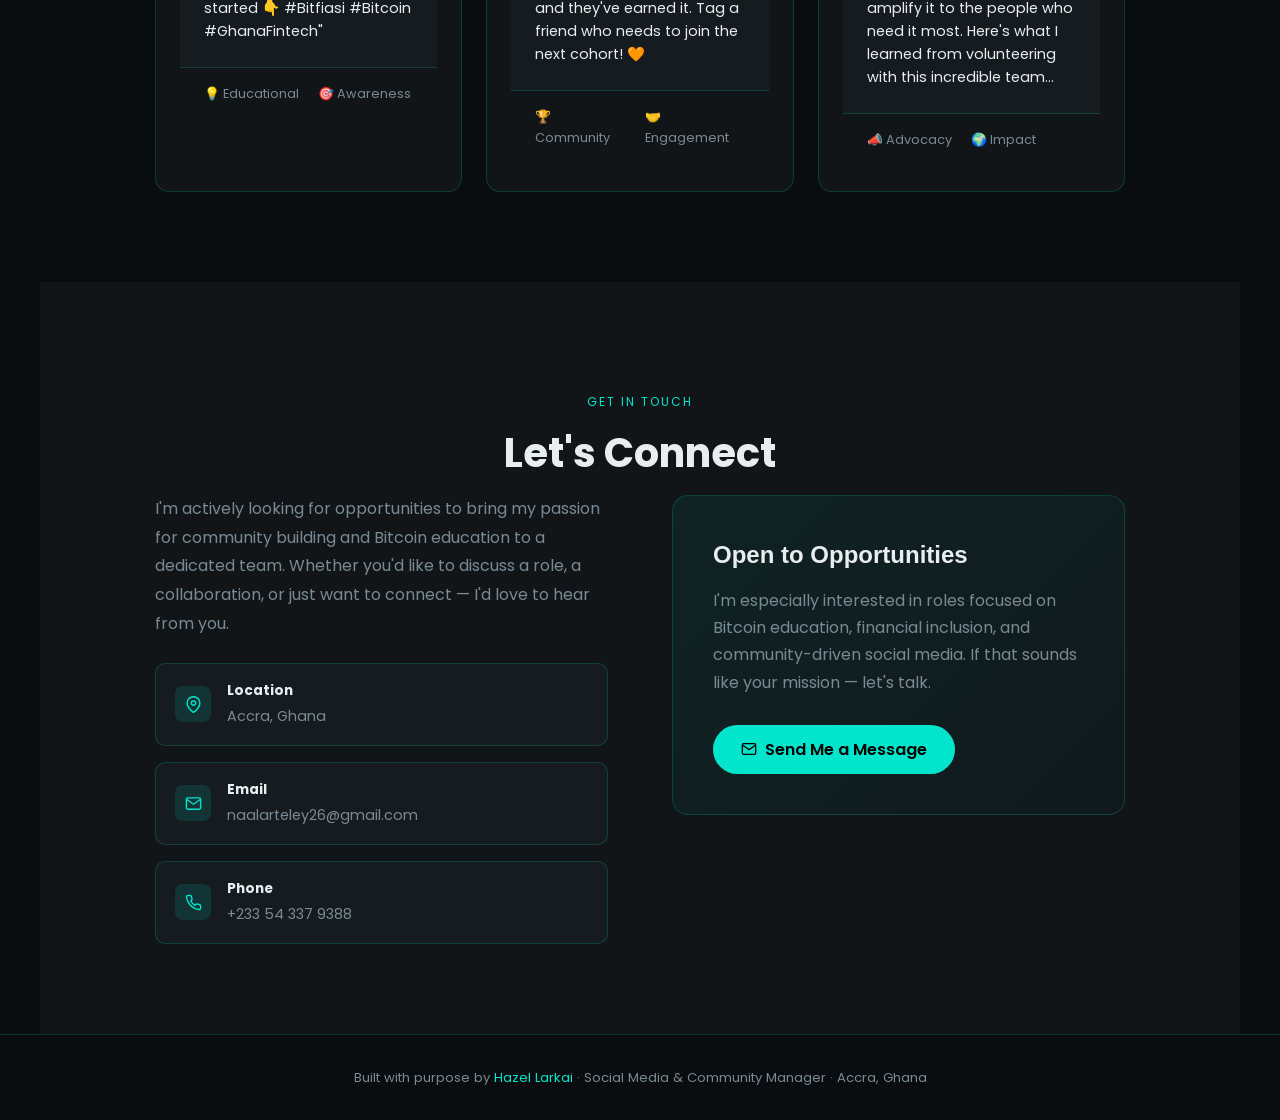
==== commit 0a6e47cb: "exp" ====
--- a/index.html
+++ b/index.html
@@ -31,7 +31,7 @@
       <li><a href="#about">About</a></li>
       <li><a href="#skills">Skills</a></li>
       <li><a href="#education">Education</a></li>
-      <li><a href="#projects">Projects</a></li>
+      <li><a href="#experience">Experience</a></li>
       <li><a href="#contact">Contact</a></li>
     </ul>
 
